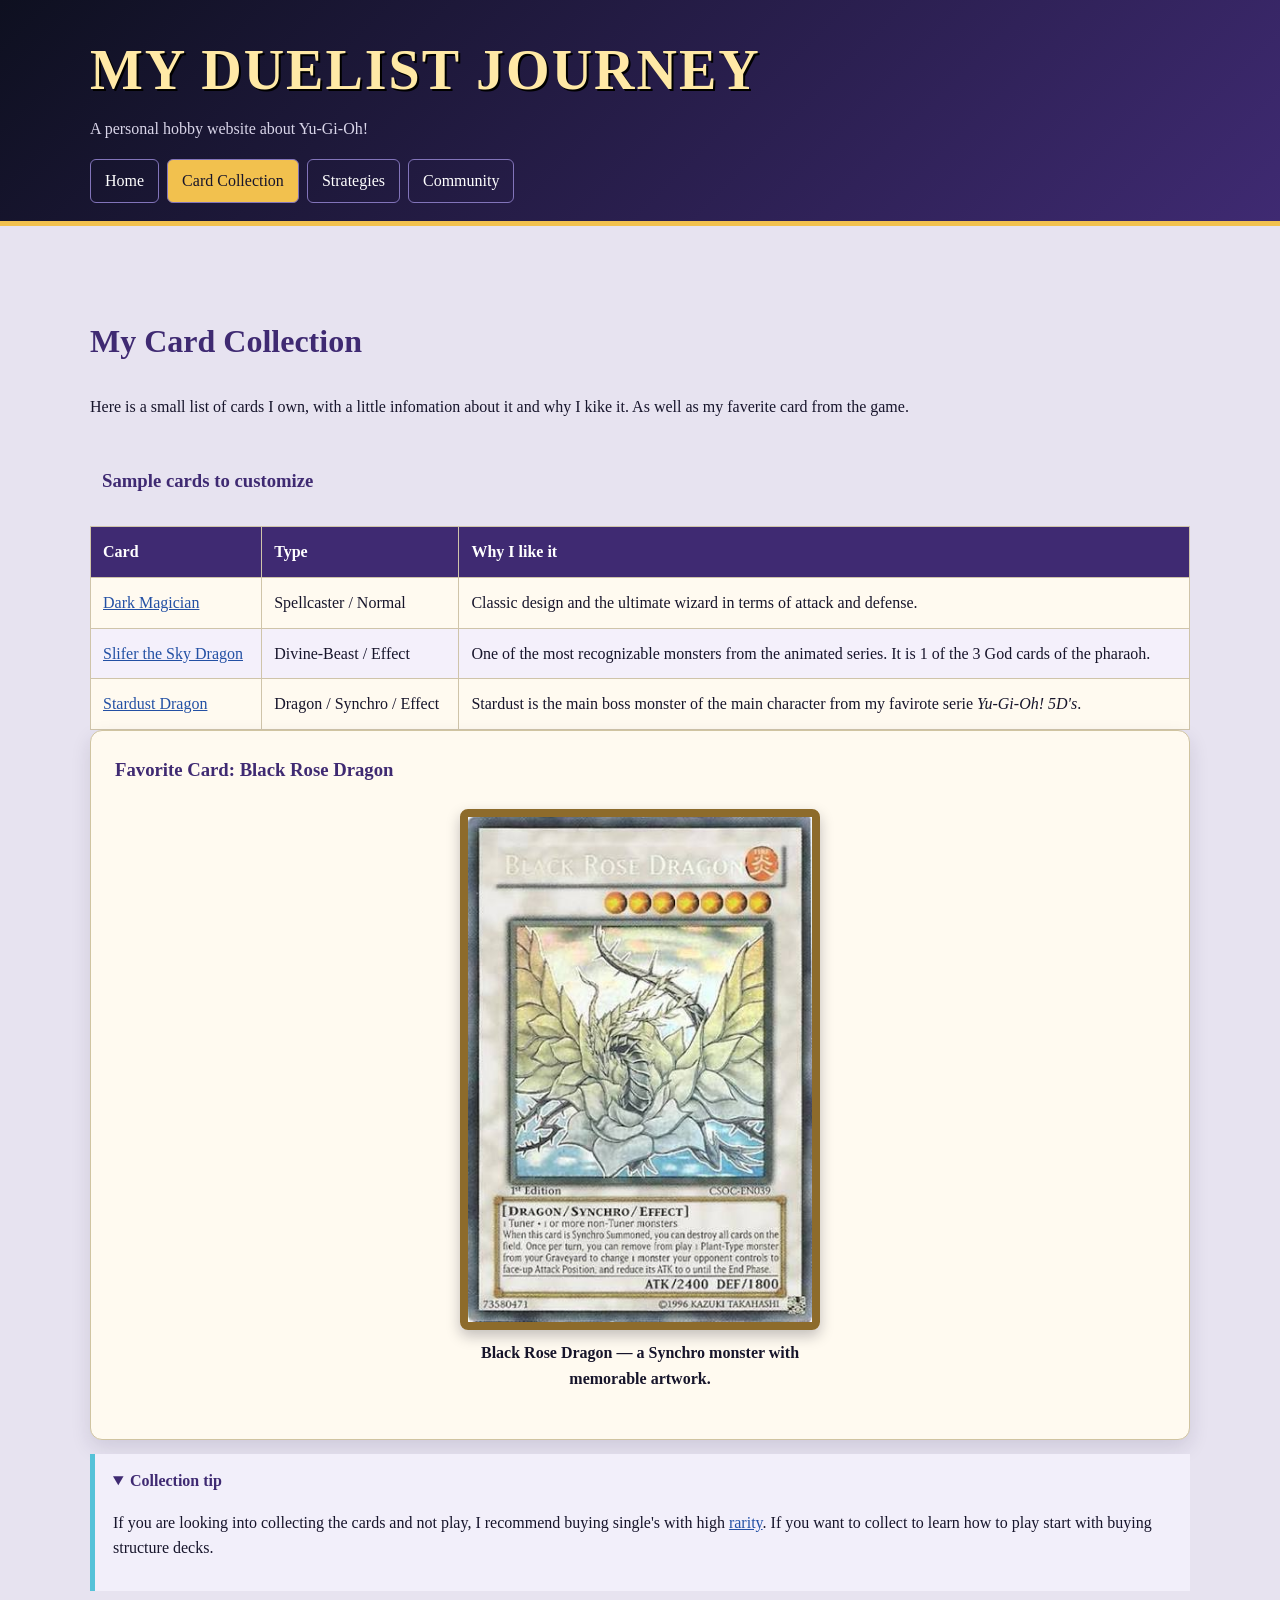
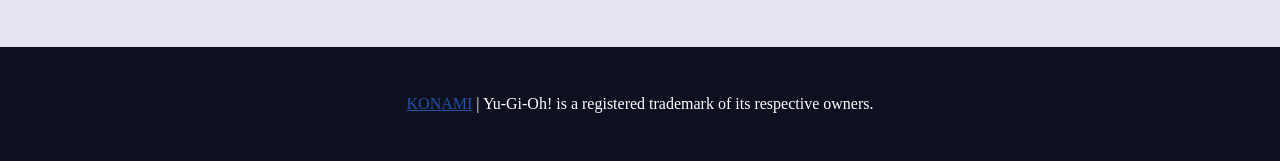
==== cards.html @ e5607db5 "Add files via upload" ====
<!doctype html>
<html lang="en">
<head>
  <meta charset="utf-8">
  <meta name="viewport" content="width=device-width, initial-scale=1">
  <title>Card Collection | My Duelist Journey</title>
  <link rel="stylesheet" href="styles.css">
  <link rel="icon" type="image/jpeg" href="images/back-yugioh-card.jpeg">
</head>
<body>
  <header class="site-header"><div class="header-inner">
    <h1 class="brand">MY DUELIST JOURNEY</h1><p class="tagline">A personal hobby website about Yu-Gi-Oh!</p>
    <nav aria-label="Main navigation"><ul class="nav-list">
      <li><a href="index.html">Home</a></li><li><a href="cards.html" aria-current="page">Card Collection</a></li><li><a href="strategies.html">Strategies</a></li><li><a href="community.html">Community</a></li>
    </ul></nav>
  </div></header>
  <main class="container">
    <h2 class="section-heading">My Card Collection</h2>
    <p>Here is a small list of cards I own, with a little infomation about it and why I kike it. As well as my faverite card from the game.</p>
    <table class="card-table">
      <caption><h3>Sample cards to customize</h3></caption>
      <thead><tr><th>Card</th><th>Type</th><th>Why I like it</th></tr></thead>
      <tbody>
        <tr><td><a href="https://yugipedia.com/wiki/Dark_Magician" title="Dark Magician" target="_blank">Dark Magician</a></td><td>Spellcaster / Normal</td><td>Classic design and the ultimate wizard in terms of attack and defense.</td></tr>
        <tr><td><a href="https://yugipedia.com/wiki/Slifer_the_Sky_Dragon" title="Slifer_the_Sky_Dragon" target="_blank">Slifer the Sky Dragon</a></td><td>Divine-Beast / Effect</td><td>One of the most recognizable monsters from the animated series. It is 1 of the 3 God cards of the pharaoh.</td></tr>
        <tr><td><a href="https://yugipedia.com/wiki/Stardust_Dragon" title="Stardust Dragon" target="_blank">Stardust Dragon</a></td><td>Dragon / Synchro / Effect</td><td>Stardust is the main boss monster of the main character from my favirote serie <i>Yu-Gi-Oh! 5D's</i>.</td></tr>
      </tbody>
    </table>

    <section class="feature">
      <h3>Favorite Card: Black Rose Dragon</h3>
      <figure class="favorite-card">
        <img src="media/black-rose-dragon.jpeg" alt="Black Rose Dragon Yu-Gi-Oh! trading card">
        <figcaption>Black Rose Dragon — a Synchro monster with memorable artwork.</figcaption>
      </figure>
    </section>

  
    <details open>
      <summary>Collection tip</summary>
      <p>If you are looking into collecting the cards and not play, I recommend buying single's with high <a href="https://www.tcgplayer.com/content/article/How-To-Understand-Yu-Gi-Oh-Card-Rarity/5dfc18e1-1dc0-45b0-b5a9-2cecd64150cd/?utm_campaign=18149059402&utm_source=google&utm_medium=cpc&utm_content=&utm_term=&adgroupid=&gad_source=1&gad_campaignid=20953216268&gbraid=0AAAAADHLWY3-YWvPAf1LFAZHKy1oTQCJb&gclid=Cj0KCQjwzsjVBhC3ARIsALnMv4k444nddgbtMWWupa-UyWdH0Vj2SNkVx__tSnQsAR7nKBd7IABTWA0aAj-8EALw_wcB" title="SYu-Gi-Oh Card Rarity" target="_blank">rarity</a>. If you want to collect to learn how to play start with buying structure decks.</p>
    </details>
  </main>
  <footer class="footer"><p><a href="https://www.yugioh-card.com/en/" title="yugioh-card.com" target="_blank">KONAMI</a>
    | Yu-Gi-Oh! is a registered trademark of its respective owners.</p></footer>
</body>
</html>
---- styles.css ----
:root {
  --ink: #17152b;
  --night: #0e1020;
  --purple: #3f2a72;
  --gold: #f2c14e;
  --gold-light: #ffe9a6;
  --paper: #fffaf0;
  --muted: #d9d5e9;
  --accent: #55c2d8;
}

* { box-sizing: border-box; }

body {
  margin: 0;
  color: var(--ink);
  background: #e7e3f0;
  font-family: Georgia, "Times New Roman", serif;
  line-height: 1.6;
}

a { color: #2350a4; }
a:hover, a:focus { color: #8b3d18; }

.site-header {
  color: white;
  background: linear-gradient(135deg, var(--night), var(--purple));
  border-bottom: 5px solid var(--gold);
}

.header-inner, .container {
  width: min(1100px, 92%);
  margin: 0 auto;
}

.header-inner {
  padding: 26px 0 18px;
}

.brand {
  margin: 0;
  color: var(--gold-light);
  letter-spacing: 2px;
  font-size: clamp(2rem, 5vw, 3.5rem);
  text-shadow: 2px 2px 0 #000;
}

.tagline { margin: 0 0 18px; color: var(--muted); }

.nav-list {
  display: flex;
  flex-wrap: wrap;
  gap: 8px;
  padding: 0;
  margin: 0;
  list-style: none;
}

.nav-list a {
  display: inline-block;
  padding: 8px 14px;
  color: white;
  text-decoration: none;
  border: 1px solid #8274ba;
  border-radius: 6px;
}

.nav-list a:hover, .nav-list a[aria-current="page"] {
  color: var(--ink);
  background: var(--gold);
}

main { padding: 42px 0; }

.hero, .card, .feature, .quote, .form-panel {
  background: var(--paper);
  border: 1px solid #d0c4a1;
  border-radius: 12px;
  box-shadow: 0 8px 20px rgba(35, 27, 63, .12);
}

.hero {
  padding: clamp(28px, 6vw, 70px);
  background: linear-gradient(120deg, rgba(255,250,240,.96), rgba(255,233,166,.92));
}

.hero h2 { max-width: 650px; margin-top: 0; font-size: clamp(2rem, 4vw, 3.8rem); line-height: 1.1; }
.hero p { max-width: 680px; font-size: 1.15rem; }

/* Styling for the requested <marquee>. The element is obsolete in HTML5,
it violates the foundational principles of modern web standards, primarily separation of concerns and web accessibility */
.duel-banner {
  margin: 0 0 24px;
  padding: 10px;
  color: var(--ink);
  background: var(--gold);
  border: 2px solid #956a13;
  font-size: 1.4rem;
  font-weight: bold;
  letter-spacing: 10px;
  text-align: center;
}

.button {
  display: inline-block;
  margin-top: 12px;
  padding: 10px 17px;
  color: var(--ink);
  font-weight: bold;
  text-decoration: none;
  background: var(--gold);
  border: 2px solid #956a13;
  border-radius: 6px;
}

.button:hover { background: #fff1bd; }

.section-heading { margin-top: 48px; color: var(--purple); font-size: 2rem; }
.grid { display: grid; grid-template-columns: repeat(3, 1fr); gap: 20px; }
.two-column { display: grid; grid-template-columns: 2fr 1fr; gap: 24px; align-items: start; }
.card, .feature, .quote, .form-panel { padding: 24px; }
.card h3, .feature h3 { margin-top: 0; color: var(--purple); }
.symbol { font-size: 3rem; color: var(--gold); text-shadow: 2px 2px var(--purple); }

.favorite-card {
  max-width: 360px;
  margin: 24px auto;
  text-align: center;
}

.favorite-card img {
  display: block;
  width: 100%;
  height: auto;
  border: 8px solid #8d6b2b;
  border-radius: 8px;
  box-shadow: 0 6px 14px rgba(14, 16, 32, .25);
}
.Dueling-Ideas {
  max-width: 360px;
  margin: 24px auto;
  text-align: center;
}

.Dueling-Ideas img {
  display: block;
  width: 100%;
  height: auto;
  border: 8px solid #8d6b2b;
  border-radius: 8px;
  box-shadow: 0 6px 14px rgba(14, 16, 32, .25);
}
.Guide {
  max-width: 360px;
  margin: 24px auto;
  text-align: center;
}

.Guide img {
  display: block;
  width: 100%;
  height: auto;
  border: 8px solid #8d6b2b;
  border-radius: 8px;
  box-shadow: 0 6px 14px rgba(14, 16, 32, .25);
}

.favorite-card figcaption { padding-top: 10px; font-weight: bold; }
.Dueling-Ideas figcaption { padding-top: 10px; font-weight: bold; }
.Guide figcaption { padding-top: 10px; font-weight: bold; }

details { margin: 14px 0; padding: 14px 18px; background: #f2effa; border-left: 5px solid var(--accent); }
summary { cursor: pointer; color: var(--purple); font-weight: bold; }

meter { width: 100%; height: 22px; }

.card-table { width: 100%; border-collapse: collapse; background: var(--paper); }
.card-table caption { padding: 12px; color: var(--purple); font-weight: bold; text-align: left; }
.card-table th, .card-table td { padding: 12px; border: 1px solid #cfc4aa; text-align: left; }
.card-table th { color: white; background: var(--purple); }
.card-table tr:nth-child(even) { background: #f4f0fb; }

form label { display: block; margin-top: 16px; font-weight: bold; }
input, textarea, select { width: 100%; padding: 10px; font: inherit; border: 1px solid #9d94b8; border-radius: 5px; }
textarea { min-height: 130px; resize: vertical; }
button { cursor: pointer; font: inherit; }
.footer { padding: 28px 0; color: white; background: var(--night); text-align: center; }

@media (max-width: 760px) {
  .grid, .two-column { grid-template-columns: 1fr; }
}
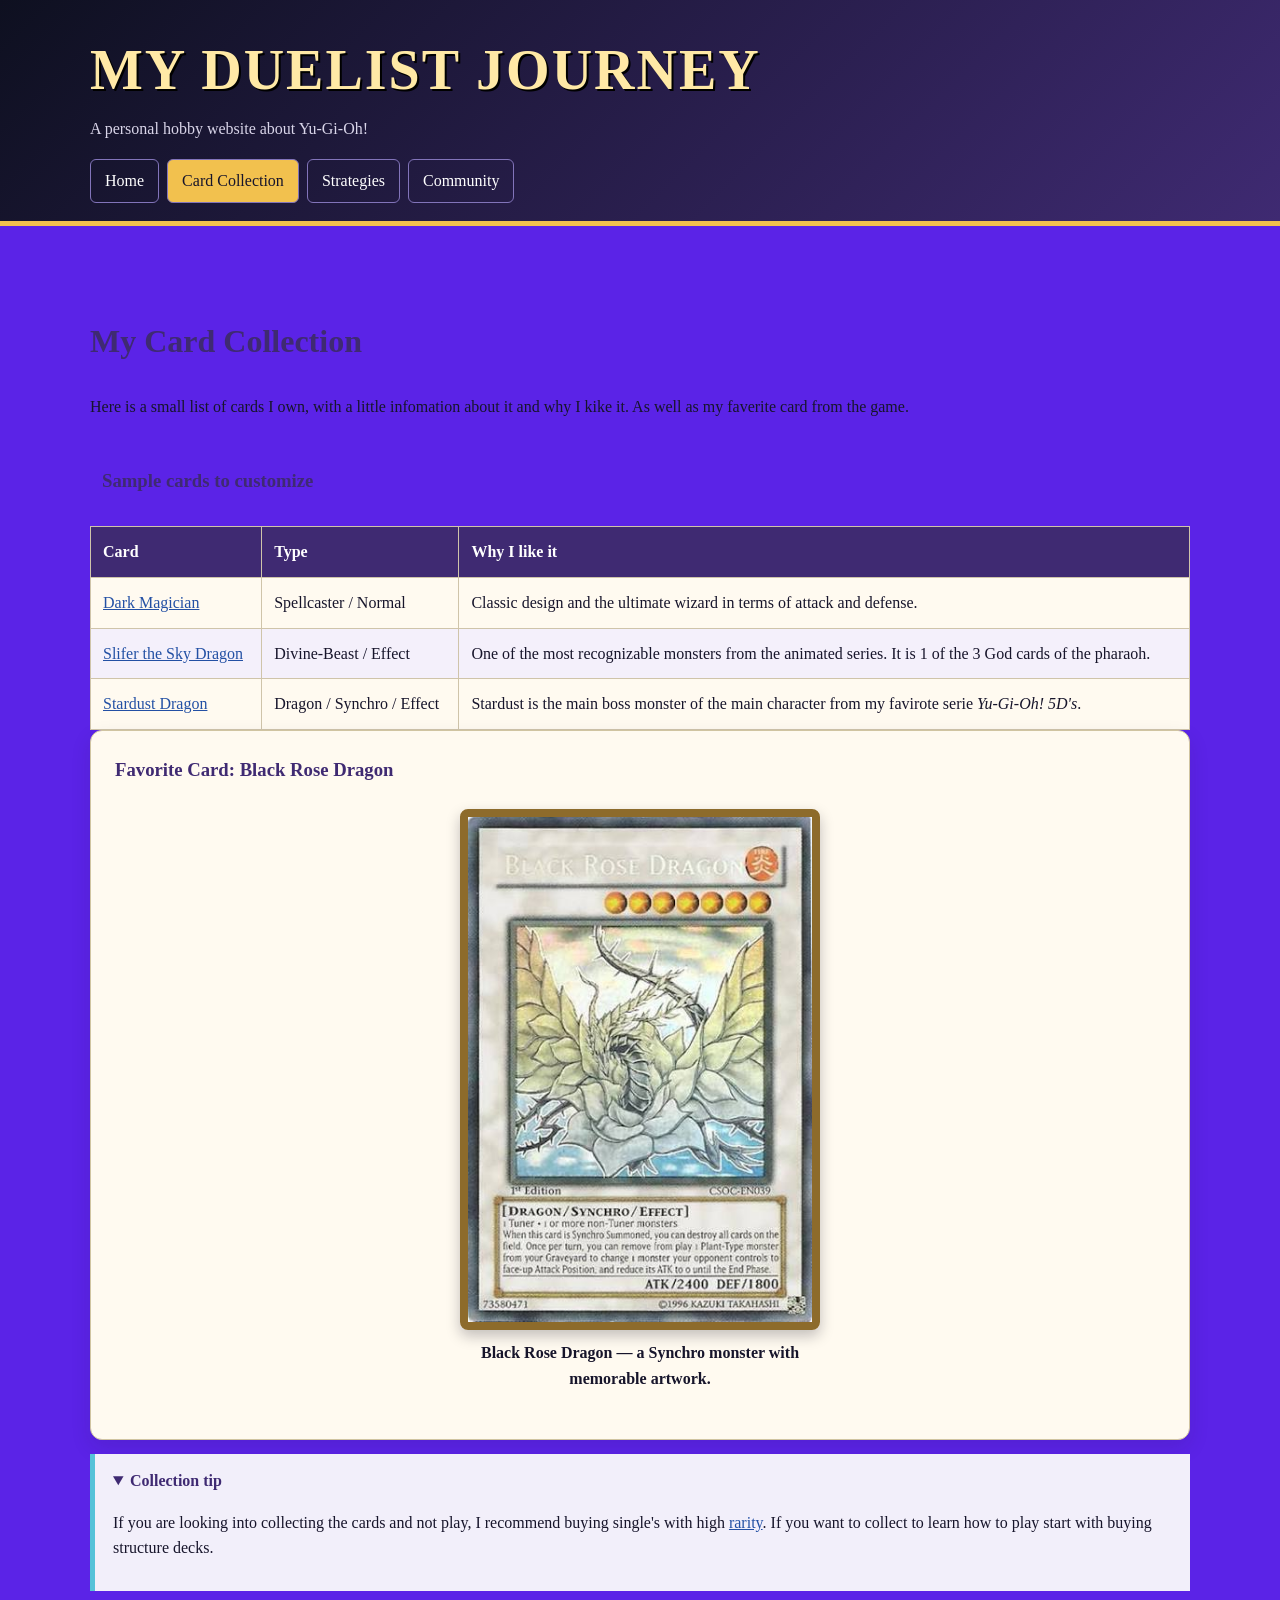
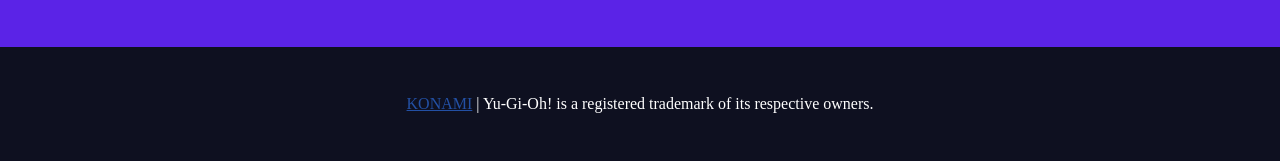
==== commit da5599a6: "Update stylesheet link path in cards.html" ====
--- a/cards.html
+++ b/cards.html
@@ -4,7 +4,7 @@
   <meta charset="utf-8">
   <meta name="viewport" content="width=device-width, initial-scale=1">
   <title>Card Collection | My Duelist Journey</title>
-  <link rel="stylesheet" href="styles.css">
+  <link rel="stylesheet" href="_css/styles.css">
   <link rel="icon" type="image/jpeg" href="images/back-yugioh-card.jpeg">
 </head>
 <body>
--- a/_css/styles.css
+++ b/_css/styles.css
@@ -0,0 +1,170 @@
+/*
+   Yu-Gi-Oh! Hobby Website
+   Main external stylesheet for every page in this project.
+   The colors are inspired by dark duel arenas, gold card borders,
+   and the blue/purple colors commonly used in trading card designs.
+*/
+
+:root {
+  --ink: #17152b;
+  --night: #0e1020;
+  --purple: #3f2a72;
+  --gold: #f2c14e;
+  --gold-light: #ffe9a6;
+  --paper: #fffaf0;
+  --muted: #d9d5e9;
+  --accent: #55c2d8;
+}
+
+* { box-sizing: border-box; }
+
+body {
+  margin: 0;
+  color: var(--ink);
+  background: #5b23e7;
+  font-family: Georgia, "Times New Roman", serif;
+  line-height: 1.6;
+}
+
+a { color: #2350a4; }
+a:hover, a:focus { color: #8b3d18; }
+
+.site-header {
+  color: white;
+  background: linear-gradient(135deg, var(--night), var(--purple));
+  border-bottom: 5px solid var(--gold);
+}
+
+.header-inner, .container {
+  width: min(1100px, 92%);
+  margin: 0 auto;
+}
+
+.header-inner {
+  padding: 26px 0 18px;
+}
+
+.brand {
+  margin: 0;
+  color: var(--gold-light);
+  letter-spacing: 2px;
+  font-size: clamp(2rem, 5vw, 3.5rem);
+  text-shadow: 2px 2px 0 #000;
+}
+
+.tagline { margin: 0 0 18px; color: var(--muted); }
+
+.nav-list {
+  display: flex;
+  flex-wrap: wrap;
+  gap: 8px;
+  padding: 0;
+  margin: 0;
+  list-style: none;
+}
+
+.nav-list a {
+  display: inline-block;
+  padding: 8px 14px;
+  color: white;
+  text-decoration: none;
+  border: 1px solid #8274ba;
+  border-radius: 6px;
+}
+
+.nav-list a:hover, .nav-list a[aria-current="page"] {
+  color: var(--ink);
+  background: var(--gold);
+}
+
+main { padding: 42px 0; }
+
+.hero, .card, .feature, .quote, .form-panel {
+  background: var(--paper);
+  border: 1px solid #d0c4a1;
+  border-radius: 12px;
+  box-shadow: 0 8px 20px rgba(35, 27, 63, .12);
+}
+
+.hero {
+  padding: clamp(28px, 6vw, 70px);
+  background: linear-gradient(120deg, rgba(255,250,240,.96), rgba(255,233,166,.92));
+}
+
+.hero h2 { max-width: 650px; margin-top: 0; font-size: clamp(2rem, 4vw, 3.8rem); line-height: 1.1; }
+.hero p { max-width: 680px; font-size: 1.15rem; }
+
+/* Styling for the requested <marquee>. The element is obsolete in HTML5,
+   so this keeps the example visually readable while the assignment requires it. */
+.duel-banner {
+  margin: 0 0 24px;
+  padding: 10px;
+  color: var(--ink);
+  background: var(--gold);
+  border: 2px solid #5405a3;
+  font-size: 25rem;
+  font-weight: bold;
+  letter-spacing: 5px;
+  text-align: center;
+}
+
+.button {
+  display: inline-block;
+  margin-top: 12px;
+  padding: 10px 17px;
+  color: var(--ink);
+  font-weight: bold;
+  text-decoration: none;
+  background: var(--gold);
+  border: 2px solid #956a13;
+  border-radius: 6px;
+}
+
+.button:hover { background: #fff1bd; }
+
+.section-heading { margin-top: 48px; color: var(--purple); font-size: 2rem; }
+.grid { display: grid; grid-template-columns: repeat(3, 1fr); gap: 20px; }
+.two-column { display: grid; grid-template-columns: 2fr 1fr; gap: 24px; align-items: start; }
+.card, .feature, .quote, .form-panel { padding: 24px; }
+.card h3, .feature h3 { margin-top: 0; color: var(--purple); }
+.symbol { font-size: 3rem; color: var(--gold); text-shadow: 2px 2px var(--purple); }
+
+.favorite-card {
+  max-width: 360px;
+  margin: 24px auto;
+  text-align: center;
+}
+
+.favorite-card img {
+  display: block;
+  width: 100%;
+  height: auto;
+  border: 8px solid #8d6b2b;
+  border-radius: 8px;
+  box-shadow: 0 6px 14px rgba(14, 16, 32, .25);
+}
+
+.favorite-card figcaption { padding-top: 10px; font-weight: bold; }
+
+
+details { margin: 14px 0; padding: 14px 18px; background: #f2effa; border-left: 5px solid var(--accent); }
+summary { cursor: pointer; color: var(--purple); font-weight: bold; }
+
+
+meter { width: 100%; height: 22px; }
+
+.card-table { width: 100%; border-collapse: collapse; background: var(--paper); }
+.card-table caption { padding: 12px; color: var(--purple); font-weight: bold; text-align: left; }
+.card-table th, .card-table td { padding: 12px; border: 1px solid #cfc4aa; text-align: left; }
+.card-table th { color: white; background: var(--purple); }
+.card-table tr:nth-child(even) { background: #f4f0fb; }
+
+form label { display: block; margin-top: 16px; font-weight: bold; }
+input, textarea, select { width: 100%; padding: 10px; font: inherit; border: 1px solid #9d94b8; border-radius: 5px; }
+textarea { min-height: 130px; resize: vertical; }
+button { cursor: pointer; font: inherit; }
+.footer { padding: 28px 0; color: white; background: var(--night); text-align: center; }
+
+@media (max-width: 760px) {
+  .grid, .two-column { grid-template-columns: 1fr; }
+}
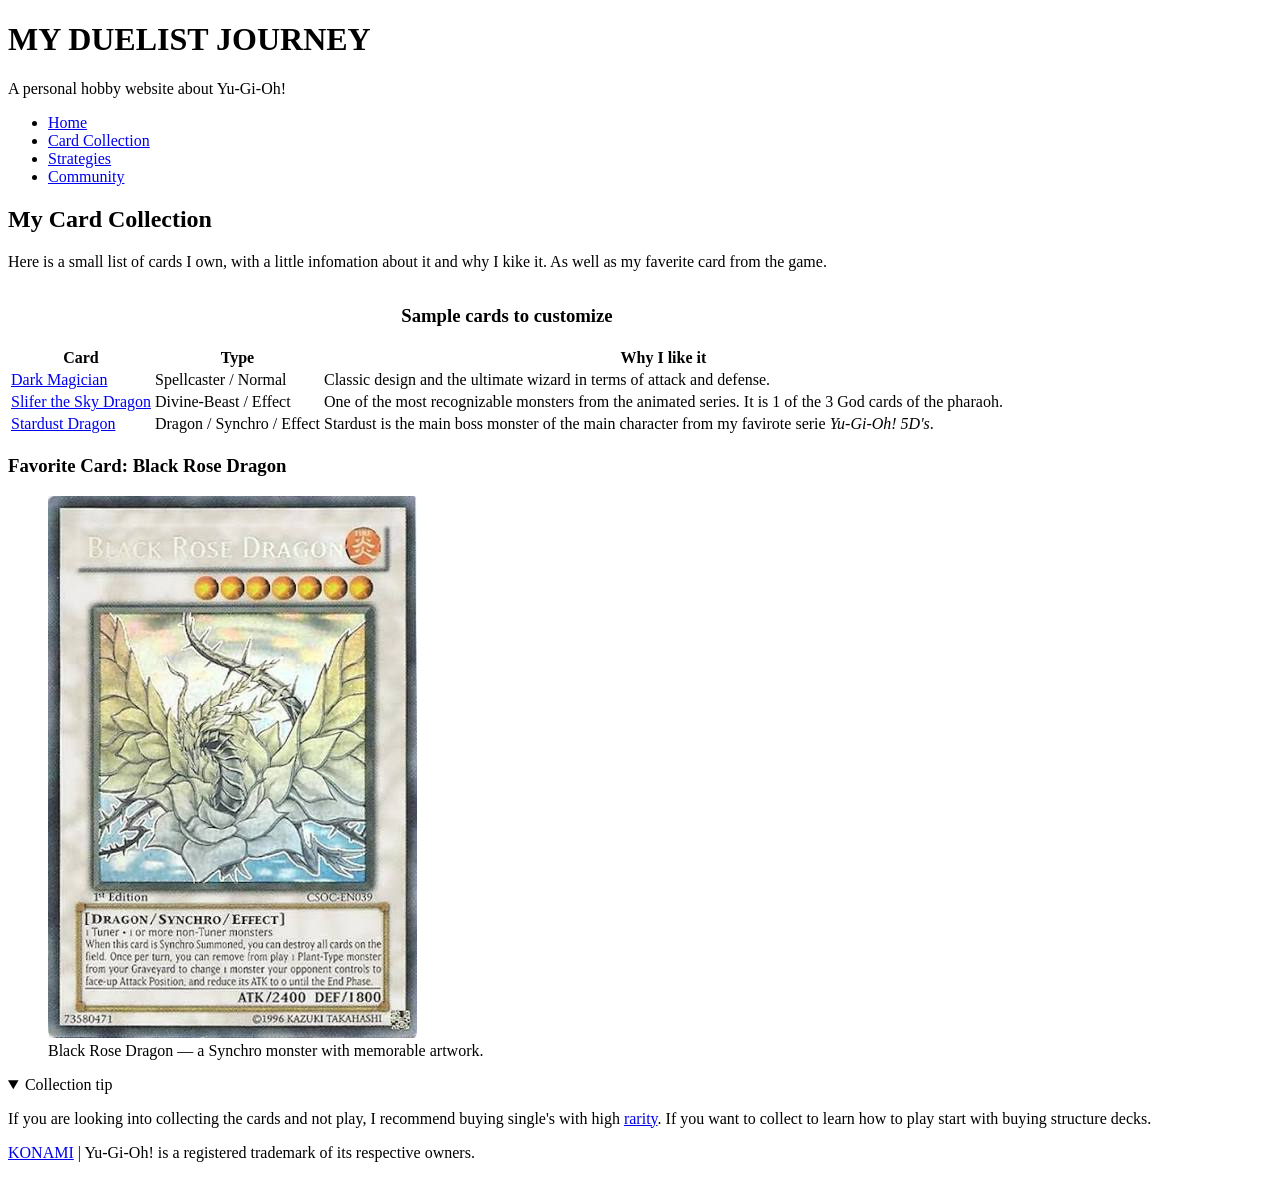
==== commit 2d2611c1: "Add files via upload" ====
--- a/cards.html
+++ b/cards.html
@@ -4,7 +4,7 @@
   <meta charset="utf-8">
   <meta name="viewport" content="width=device-width, initial-scale=1">
   <title>Card Collection | My Duelist Journey</title>
-  <link rel="stylesheet" href="_css/styles.css">
+  <link rel="stylesheet" href="styles.css">
   <link rel="icon" type="image/jpeg" href="images/back-yugioh-card.jpeg">
 </head>
 <body>
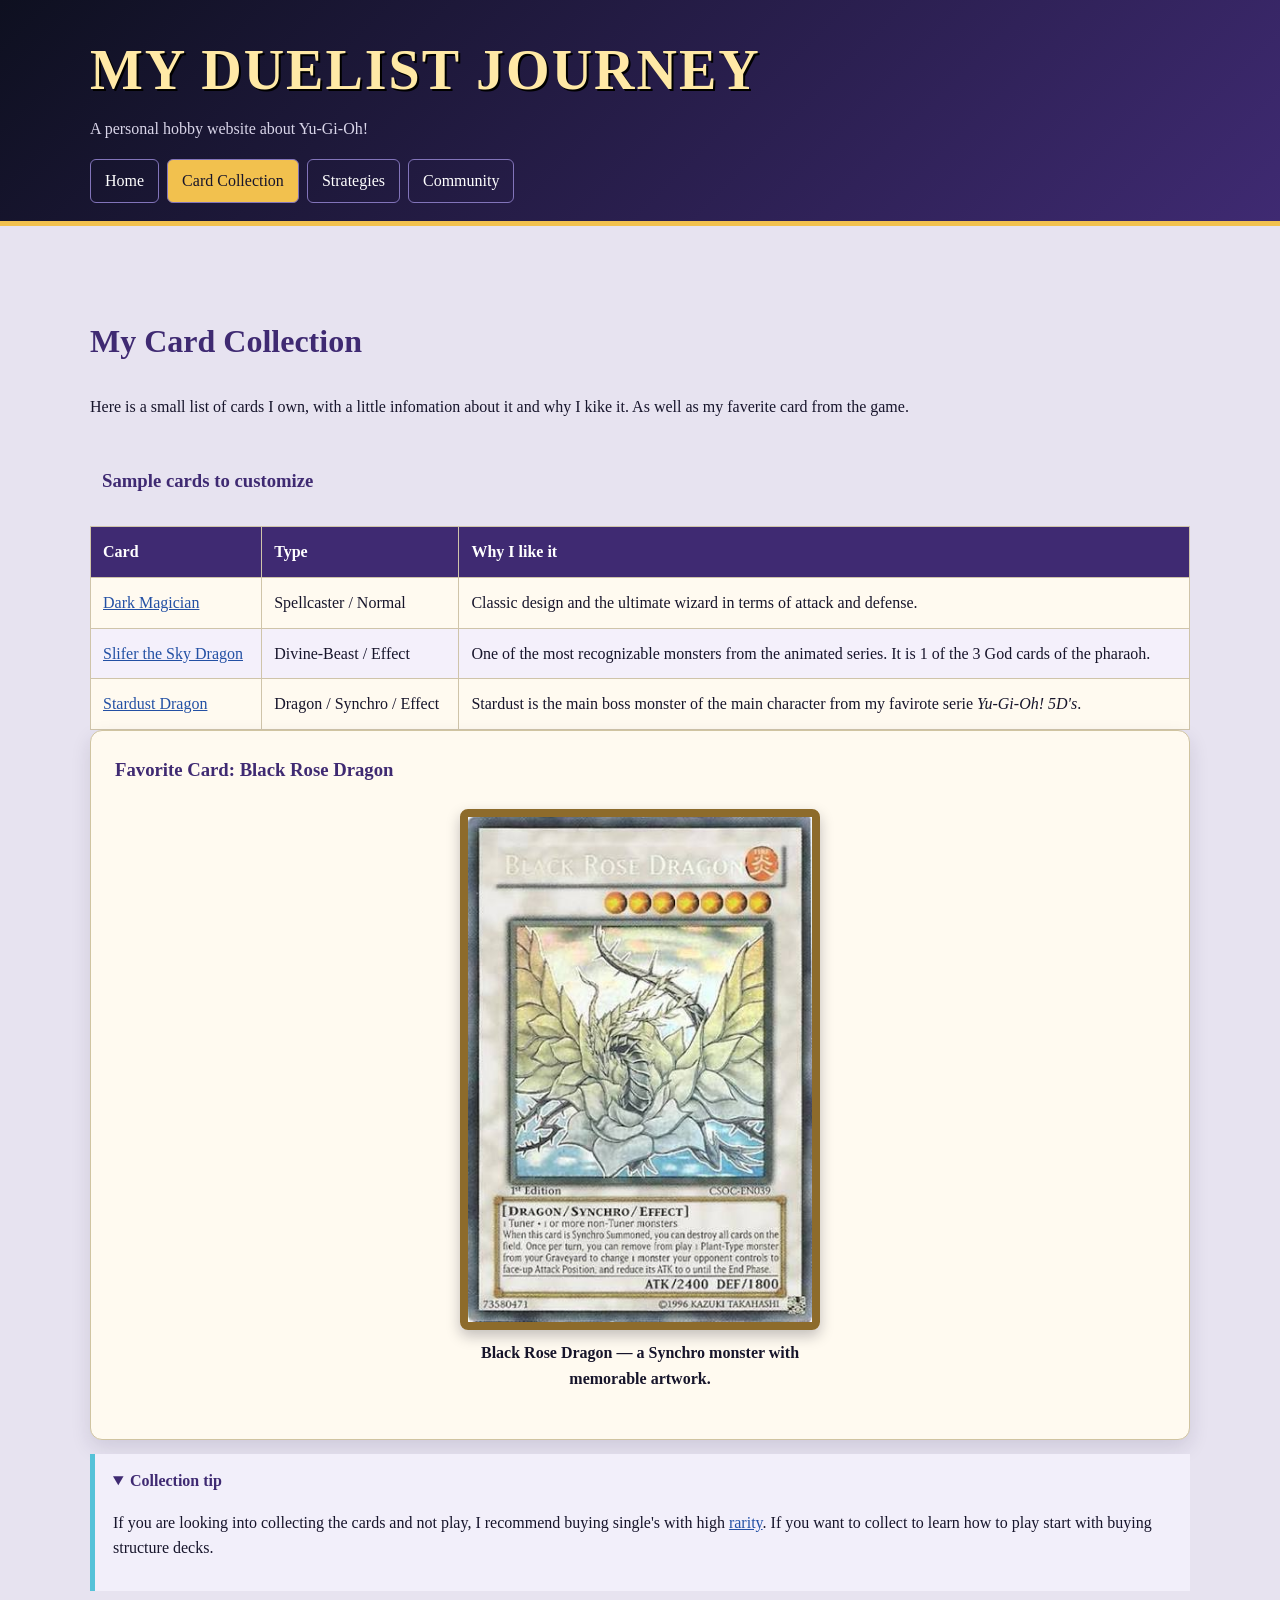
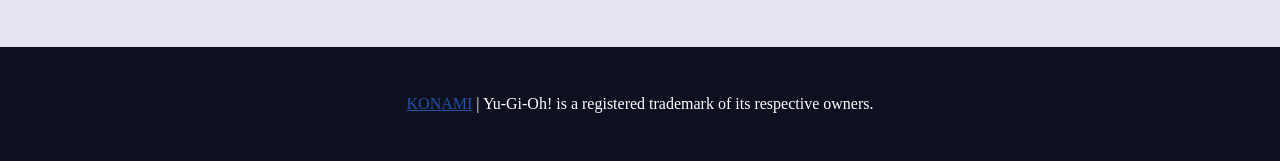
==== commit 3a275da3: "Add files via upload" ====
--- a/cards.html
+++ b/cards.html
@@ -4,7 +4,7 @@
   <meta charset="utf-8">
   <meta name="viewport" content="width=device-width, initial-scale=1">
   <title>Card Collection | My Duelist Journey</title>
-  <link rel="stylesheet" href="styles.css">
+  <link rel="stylesheet" href="_css/styles.css">
   <link rel="icon" type="image/jpeg" href="images/back-yugioh-card.jpeg">
 </head>
 <body>
--- a/_css/styles.css
+++ b/_css/styles.css
@@ -0,0 +1,192 @@
+
+:root {
+  --ink: #17152b;
+  --night: #0e1020;
+  --purple: #3f2a72;
+  --gold: #f2c14e;
+  --gold-light: #ffe9a6;
+  --paper: #fffaf0;
+  --muted: #d9d5e9;
+  --accent: #55c2d8;
+}
+
+* { box-sizing: border-box; }
+
+body {
+  margin: 0;
+  color: var(--ink);
+  background: #e7e3f0;
+  font-family: Georgia, "Times New Roman", serif;
+  line-height: 1.6;
+}
+
+a { color: #2350a4; }
+a:hover, a:focus { color: #8b3d18; }
+
+.site-header {
+  color: white;
+  background: linear-gradient(135deg, var(--night), var(--purple));
+  border-bottom: 5px solid var(--gold);
+}
+
+.header-inner, .container {
+  width: min(1100px, 92%);
+  margin: 0 auto;
+}
+
+.header-inner {
+  padding: 26px 0 18px;
+}
+
+.brand {
+  margin: 0;
+  color: var(--gold-light);
+  letter-spacing: 2px;
+  font-size: clamp(2rem, 5vw, 3.5rem);
+  text-shadow: 2px 2px 0 #000;
+}
+
+.tagline { margin: 0 0 18px; color: var(--muted); }
+
+.nav-list {
+  display: flex;
+  flex-wrap: wrap;
+  gap: 8px;
+  padding: 0;
+  margin: 0;
+  list-style: none;
+}
+
+.nav-list a {
+  display: inline-block;
+  padding: 8px 14px;
+  color: white;
+  text-decoration: none;
+  border: 1px solid #8274ba;
+  border-radius: 6px;
+}
+
+.nav-list a:hover, .nav-list a[aria-current="page"] {
+  color: var(--ink);
+  background: var(--gold);
+}
+
+main { padding: 42px 0; }
+
+.hero, .card, .feature, .quote, .form-panel {
+  background: var(--paper);
+  border: 1px solid #d0c4a1;
+  border-radius: 12px;
+  box-shadow: 0 8px 20px rgba(35, 27, 63, .12);
+}
+
+.hero {
+  padding: clamp(28px, 6vw, 70px);
+  background: linear-gradient(120deg, rgba(255,250,240,.96), rgba(255,233,166,.92));
+}
+
+.hero h2 { max-width: 650px; margin-top: 0; font-size: clamp(2rem, 4vw, 3.8rem); line-height: 1.1; }
+.hero p { max-width: 680px; font-size: 1.15rem; }
+
+/* Styling for the requested <marquee>. The element is obsolete in HTML5,
+it violates the foundational principles of modern web standards, primarily separation of concerns and web accessibility */
+.duel-banner {
+  margin: 0 0 24px;
+  padding: 10px;
+  color: var(--ink);
+  background: var(--gold);
+  border: 2px solid #956a13;
+  font-size: 1.4rem;
+  font-weight: bold;
+  letter-spacing: 10px;
+  text-align: center;
+}
+
+.button {
+  display: inline-block;
+  margin-top: 12px;
+  padding: 10px 17px;
+  color: var(--ink);
+  font-weight: bold;
+  text-decoration: none;
+  background: var(--gold);
+  border: 2px solid #956a13;
+  border-radius: 6px;
+}
+
+.button:hover { background: #fff1bd; }
+
+.section-heading { margin-top: 48px; color: var(--purple); font-size: 2rem; }
+.grid { display: grid; grid-template-columns: repeat(3, 1fr); gap: 20px; }
+.two-column { display: grid; grid-template-columns: 2fr 1fr; gap: 24px; align-items: start; }
+.card, .feature, .quote, .form-panel { padding: 24px; }
+.card h3, .feature h3 { margin-top: 0; color: var(--purple); }
+.symbol { font-size: 3rem; color: var(--gold); text-shadow: 2px 2px var(--purple); }
+
+.favorite-card {
+  max-width: 360px;
+  margin: 24px auto;
+  text-align: center;
+}
+
+.favorite-card img {
+  display: block;
+  width: 100%;
+  height: auto;
+  border: 8px solid #8d6b2b;
+  border-radius: 8px;
+  box-shadow: 0 6px 14px rgba(14, 16, 32, .25);
+}
+.Dueling-Ideas {
+  max-width: 360px;
+  margin: 24px auto;
+  text-align: center;
+}
+
+.Dueling-Ideas img {
+  display: block;
+  width: 100%;
+  height: auto;
+  border: 8px solid #8d6b2b;
+  border-radius: 8px;
+  box-shadow: 0 6px 14px rgba(14, 16, 32, .25);
+}
+.Guide {
+  max-width: 360px;
+  margin: 24px auto;
+  text-align: center;
+}
+
+.Guide img {
+  display: block;
+  width: 100%;
+  height: auto;
+  border: 8px solid #8d6b2b;
+  border-radius: 8px;
+  box-shadow: 0 6px 14px rgba(14, 16, 32, .25);
+}
+
+.favorite-card figcaption { padding-top: 10px; font-weight: bold; }
+.Dueling-Ideas figcaption { padding-top: 10px; font-weight: bold; }
+.Guide figcaption { padding-top: 10px; font-weight: bold; }
+
+details { margin: 14px 0; padding: 14px 18px; background: #f2effa; border-left: 5px solid var(--accent); }
+summary { cursor: pointer; color: var(--purple); font-weight: bold; }
+
+meter { width: 100%; height: 22px; }
+
+.card-table { width: 100%; border-collapse: collapse; background: var(--paper); }
+.card-table caption { padding: 12px; color: var(--purple); font-weight: bold; text-align: left; }
+.card-table th, .card-table td { padding: 12px; border: 1px solid #cfc4aa; text-align: left; }
+.card-table th { color: white; background: var(--purple); }
+.card-table tr:nth-child(even) { background: #f4f0fb; }
+
+form label { display: block; margin-top: 16px; font-weight: bold; }
+input, textarea, select { width: 100%; padding: 10px; font: inherit; border: 1px solid #9d94b8; border-radius: 5px; }
+textarea { min-height: 130px; resize: vertical; }
+button { cursor: pointer; font: inherit; }
+.footer { padding: 28px 0; color: white; background: var(--night); text-align: center; }
+
+@media (max-width: 760px) {
+  .grid, .two-column { grid-template-columns: 1fr; }
+}
